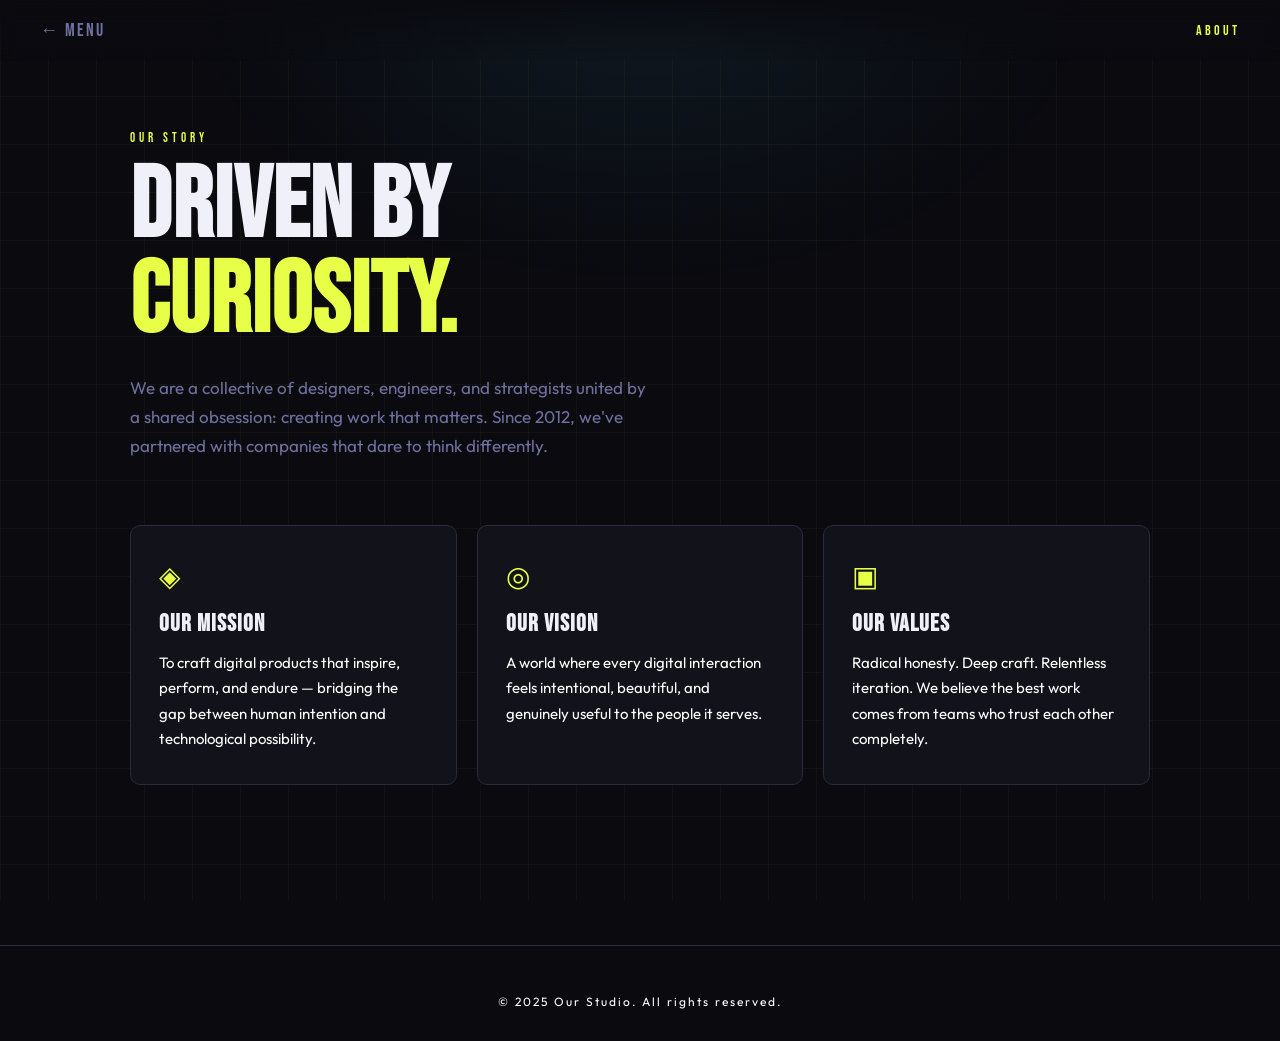
==== pages/about.html @ 95d0605f "Add files via upload" ====
<!doctype html>
<html lang="en">
  <head>
    <meta charset="UTF-8" />
    <meta name="viewport" content="width=device-width, initial-scale=1.0" />
    <title>About</title>
    <link rel="preconnect" href="https://fonts.googleapis.com" />
    <link rel="preconnect" href="https://fonts.gstatic.com" crossorigin />
    <link
      href="https://fonts.googleapis.com/css2?family=Bebas+Neue&family=Outfit:wght@300;400;600&display=swap"
      rel="stylesheet"
    />
    <link rel="stylesheet" href="../styles/pages.css" />
  </head>
  <body class="page-about">
    <div class="bg-grid"></div>
    <div class="bg-glow"></div>

    <nav class="top-nav">
      <a href="../index.html" class="back-btn">← Menu</a>
      <span class="page-tag">About</span>
    </nav>

    <main class="page-content">
      <div class="hero">
        <p class="eyebrow">Our Story</p>
        <h1 class="hero-title">Driven by<br /><em>Curiosity.</em></h1>
        <p class="hero-sub">
          We are a collective of designers, engineers, and strategists united by
          a shared obsession: creating work that matters. Since 2012, we've
          partnered with companies that dare to think differently.
        </p>
      </div>

      <div class="card-grid">
        <div class="card">
          <span class="card-icon">◈</span>
          <h3>Our Mission</h3>
          <p>
            To craft digital products that inspire, perform, and endure —
            bridging the gap between human intention and technological
            possibility.
          </p>
        </div>
        <div class="card">
          <span class="card-icon">◎</span>
          <h3>Our Vision</h3>
          <p>
            A world where every digital interaction feels intentional,
            beautiful, and genuinely useful to the people it serves.
          </p>
        </div>
        <div class="card">
          <span class="card-icon">▣</span>
          <h3>Our Values</h3>
          <p>
            Radical honesty. Deep craft. Relentless iteration. We believe the
            best work comes from teams who trust each other completely.
          </p>
        </div>
      </div>
    </main>

    <script src="../script/pages.js"></script>

    <footer class="site-footer">
      <p>&copy; 2025 Our Studio. All rights reserved.</p>
    </footer>
  </body>
</html>
---- styles/pages.css ----
/* ── pages.css — shared styles for all 5 inner pages ─── */
*, *::before, *::after { box-sizing: border-box; margin: 0; padding: 0; }

:root {
  --bg:         #0a0a0f;
  --surface:    #12121a;
  --border:     #2a2a3d;
  --accent:     #e8ff47;
  --text:       #f0f0f8;
  --text-muted: #7070a0;
  --font-display: 'Bebas Neue', sans-serif;
  --font-body:    'Outfit', sans-serif;
}

html, body {
  min-height: 100%;
  background: var(--bg);
  color: var(--text);
  font-family: var(--font-body);
  overflow-x: hidden;
}

/* ── Background decorations ─────────────────────────── */
.bg-grid {
  position: fixed; inset: 0; z-index: 0;
  background-image:
    linear-gradient(rgba(232,255,71,.04) 1px, transparent 1px),
    linear-gradient(90deg, rgba(232,255,71,.04) 1px, transparent 1px);
  background-size: 48px 48px;
  pointer-events: none;
}

.bg-glow {
  position: fixed; inset: 0; z-index: 0;
  background: radial-gradient(ellipse 50% 45% at 50% 0%, rgba(232,255,71,.08) 0%, transparent 70%);
  pointer-events: none;
}

/* Per-page accent glow color tint */
.page-about    .bg-glow { background: radial-gradient(ellipse 50% 45% at 50% 0%, rgba(71,200,255,.08) 0%, transparent 70%); }
.page-contact  .bg-glow { background: radial-gradient(ellipse 50% 45% at 50% 0%, rgba(255,100,180,.08) 0%, transparent 70%); }
.page-services .bg-glow { background: radial-gradient(ellipse 50% 45% at 50% 0%, rgba(130,255,160,.08) 0%, transparent 70%); }
.page-products .bg-glow { background: radial-gradient(ellipse 50% 45% at 50% 0%, rgba(255,180,60,.08) 0%, transparent 70%); }

/* ── Top Nav ─────────────────────────────────────────── */
.top-nav {
  position: fixed; top: 0; left: 0; right: 0;
  z-index: 100;
  display: flex;
  align-items: center;
  justify-content: space-between;
  padding: 20px 40px;
  background: linear-gradient(to bottom, rgba(10,10,15,.9) 0%, transparent 100%);
  backdrop-filter: blur(8px);
}

.back-btn {
  font-family: var(--font-display);
  font-size: 18px;
  letter-spacing: 2px;
  color: var(--text-muted);
  text-decoration: none;
  transition: color .25s, transform .25s;
  display: inline-flex;
  align-items: center;
  gap: 6px;
}

.back-btn:hover { color: var(--accent); transform: translateX(-4px); }

.page-tag {
  font-family: var(--font-display);
  font-size: 14px;
  letter-spacing: 3px;
  color: #ffffff;
}

/* ── Page Content ────────────────────────────────────── */
.page-content {
  position: relative; z-index: 1;
  max-width: 1100px;
  margin: 0 auto;
  padding: 130px 40px 80px;
  animation: fade-up .65s cubic-bezier(.22,1,.36,1) both;
}

@keyframes fade-up {
  from { opacity: 0; transform: translateY(28px); }
  to   { opacity: 1; transform: translateY(0); }
}

/* ── Hero Block ──────────────────────────────────────── */
.hero { max-width: 680px; margin-bottom: 64px; }

.eyebrow {
  font-family: var(--font-display);
  font-size: 13px;
  letter-spacing: 4px;
  color: var(--accent);
  margin-bottom: 14px;
}

.hero-title {
  font-family: var(--font-display);
  font-size: clamp(56px, 8vw, 100px);
  line-height: .95;
  letter-spacing: 1px;
  color: var(--text);
  margin-bottom: 24px;
}

.hero-title em {
  font-style: normal;
  color: var(--accent);
}

.hero-sub {
  font-size: 17px;
  line-height: 1.7;
  color: var(--text-muted);
  max-width: 520px;
  margin-bottom: 36px;
}

.hero-actions { display: flex; gap: 16px; flex-wrap: wrap; }

/* ── Buttons ─────────────────────────────────────────── */
.btn-primary {
  display: inline-block;
  background: var(--accent);
  color: #0a0a0f;
  font-family: var(--font-display);
  font-size: 16px;
  letter-spacing: 2px;
  padding: 14px 32px;
  border-radius: 4px;
  text-decoration: none;
  border: none; cursor: pointer;
  transition: transform .2s, box-shadow .2s, opacity .2s;
}

.btn-primary:hover {
  transform: translateY(-2px);
  box-shadow: 0 8px 28px rgba(232,255,71,.35);
}

.btn-ghost {
  display: inline-block;
  background: transparent;
  color: var(--text);
  font-family: var(--font-display);
  font-size: 16px;
  letter-spacing: 2px;
  padding: 14px 32px;
  border-radius: 4px;
  border: 1.5px solid var(--border);
  text-decoration: none;
  cursor: pointer;
  transition: border-color .2s, color .2s;
}

.btn-ghost:hover { border-color: var(--accent); color: var(--accent); }
.btn-ghost.small { font-size: 13px; padding: 8px 18px; }

/* ── Stats Row (Home) ────────────────────────────────── */
.stat-row {
  display: flex;
  gap: 0;
  border: 1px solid var(--border);
  border-radius: 8px;
  overflow: hidden;
}

.stat {
  flex: 1;
  display: flex;
  flex-direction: column;
  align-items: center;
  padding: 32px 16px;
  border-right: 1px solid var(--border);
  background: var(--surface);
  transition: background .2s;
}

.stat:last-child { border-right: none; }
.stat:hover { background: #1a1a24; }

.stat-num {
  font-family: var(--font-display);
  font-size: 44px;
  color: var(--accent);
  line-height: 1;
  margin-bottom: 6px;
}

.stat-label {
  font-size: 12px;
  letter-spacing: 1.5px;
  color: var(--text-muted);
  text-transform: uppercase;
  text-align: center;
}

/* ── Card Grid (About) ───────────────────────────────── */
.card-grid {
  display: grid;
  grid-template-columns: repeat(auto-fit, minmax(260px, 1fr));
  gap: 20px;
}

.card {
  background: var(--surface);
  border: 1px solid var(--border);
  border-radius: 10px;
  padding: 32px 28px;
  transition: border-color .25s, transform .25s, box-shadow .25s;
}

.card:hover {
  border-color: var(--accent);
  transform: translateY(-4px);
  box-shadow: 0 12px 40px rgba(0,0,0,.4);
}

.card-icon {
  display: block;
  font-size: 28px;
  color: var(--accent);
  margin-bottom: 16px;
}

.card h3 {
  font-family: var(--font-display);
  font-size: 24px;
  letter-spacing: 1px;
  margin-bottom: 12px;
}

.card p { font-size: 15px; line-height: 1.7; color: #ffffff; }

/* ── Contact Layout ──────────────────────────────────── */
.contact-layout {
  display: grid;
  grid-template-columns: 1fr 2fr;
  gap: 48px;
  align-items: start;
}

@media (max-width: 700px) {
  .contact-layout { grid-template-columns: 1fr; }
}

.contact-item {
  display: flex;
  align-items: flex-start;
  gap: 16px;
  margin-bottom: 28px;
}

.c-icon {
  font-size: 22px;
  color: var(--accent);
  flex-shrink: 0;
  margin-top: 2px;
}

.c-label { font-size: 11px; letter-spacing: 2px; color: var(--text-muted); text-transform: uppercase; margin-bottom: 4px; }
.c-value { font-size: 16px; color: var(--text); }

.contact-form { display: flex; flex-direction: column; gap: 20px; }

.form-group { display: flex; flex-direction: column; gap: 8px; }

.form-group label {
  font-size: 12px;
  letter-spacing: 2px;
  color: var(--text-muted);
  text-transform: uppercase;
}

.form-group input,
.form-group textarea {
  background: var(--surface);
  border: 1px solid var(--border);
  border-radius: 6px;
  padding: 14px 16px;
  color: var(--text);
  font-family: var(--font-body);
  font-size: 15px;
  resize: vertical;
  transition: border-color .2s, box-shadow .2s;
  outline: none;
}

.form-group input:focus,
.form-group textarea:focus {
  border-color: var(--accent);
  box-shadow: 0 0 0 3px rgba(232,255,71,.1);
}

/* ── Services Grid ───────────────────────────────────── */
.services-grid {
  display: grid;
  grid-template-columns: repeat(auto-fit, minmax(280px, 1fr));
  gap: 2px;
  border: 1px solid var(--border);
  border-radius: 10px;
  overflow: hidden;
}

.service-card {
  background: var(--surface);
  padding: 32px 28px;
  border-right: 1px solid var(--border);
  border-bottom: 1px solid var(--border);
  transition: background .2s;
}

.service-card:hover { background: #1a1a24; }

.s-num {
  display: block;
  font-family: var(--font-display);
  font-size: 13px;
  letter-spacing: 2px;
  color: var(--accent);
  margin-bottom: 12px;
}

.service-card h3 {
  font-family: var(--font-display);
  font-size: 22px;
  letter-spacing: 1px;
  margin-bottom: 10px;
}

.service-card p { font-size: 14px; line-height: 1.7; color: #ffffff; }

/* ── Products List ───────────────────────────────────── */
.product-list { display: flex; flex-direction: column; gap: 16px; }

.product-card {
  background: var(--surface);
  border: 1px solid var(--border);
  border-radius: 10px;
  padding: 24px 28px;
  display: flex;
  align-items: center;
  gap: 20px;
  position: relative;
  transition: border-color .25s, transform .2s, box-shadow .2s;
}

.product-card:hover {
  border-color: var(--accent);
  transform: translateX(6px);
  box-shadow: 0 8px 32px rgba(0,0,0,.4);
}

.product-badge {
  position: absolute;
  top: 12px; right: 12px;
  background: var(--accent);
  color: #0a0a0f;
  font-family: var(--font-display);
  font-size: 11px;
  letter-spacing: 1.5px;
  padding: 3px 8px;
  border-radius: 3px;
}

.product-icon {
  font-size: 28px;
  color: var(--accent);
  flex-shrink: 0;
  width: 48px;
  text-align: center;
}

.product-info { flex: 1; }

.product-info h3 {
  font-family: var(--font-display);
  font-size: 22px;
  letter-spacing: 1px;
  margin-bottom: 6px;
}

.product-info p { font-size: 14px; line-height: 1.6; color: #ffffff; }

/* ── Responsive ──────────────────────────────────────── */
@media (max-width: 600px) {
  .top-nav { padding: 16px 20px; }
  .page-content { padding: 110px 20px 60px; }
  .stat-row { flex-wrap: wrap; }
  .stat { flex: 1 1 50%; border-bottom: 1px solid var(--border); }
}


/* ── Footer ──────────────────────────────────────────── */
.site-footer {
  text-align: center;
  padding: 48px 20px 32px;
  font-size: 12px;
  letter-spacing: 2px;
  color: #ffffff;
  border-top: 1px solid var(--border);
  margin-top: 80px;
  position: relative; z-index: 1;
}
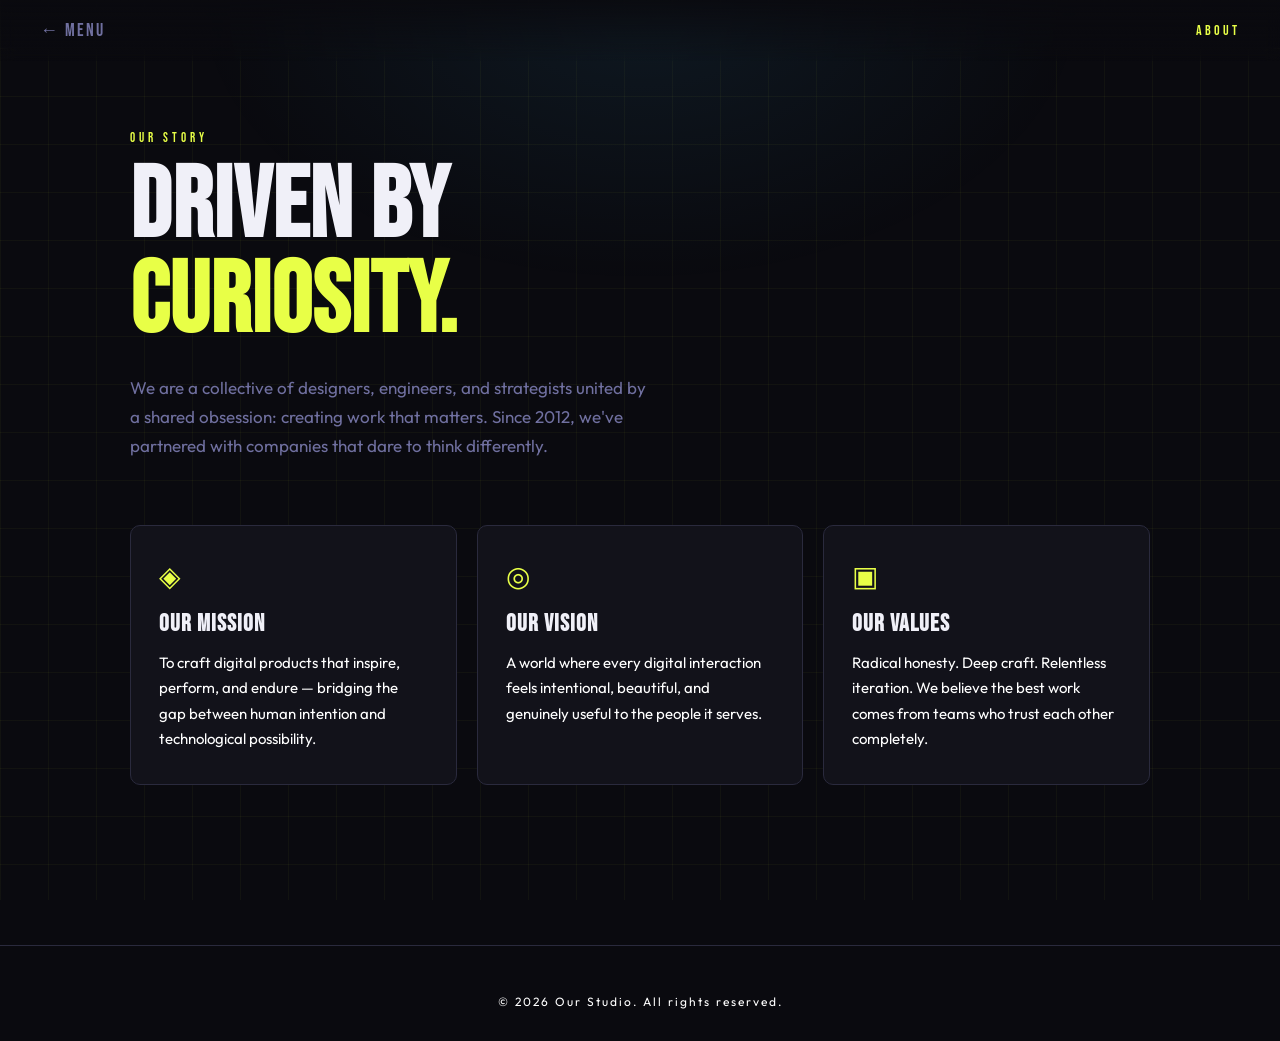
==== commit 90c7ade1: "Update copyright year in footer to 2026" ====
--- a/pages/about.html
+++ b/pages/about.html
@@ -64,7 +64,7 @@
     <script src="../script/pages.js"></script>
 
     <footer class="site-footer">
-      <p>&copy; 2025 Our Studio. All rights reserved.</p>
+      <p>&copy; 2026 Our Studio. All rights reserved.</p>
     </footer>
   </body>
 </html>
